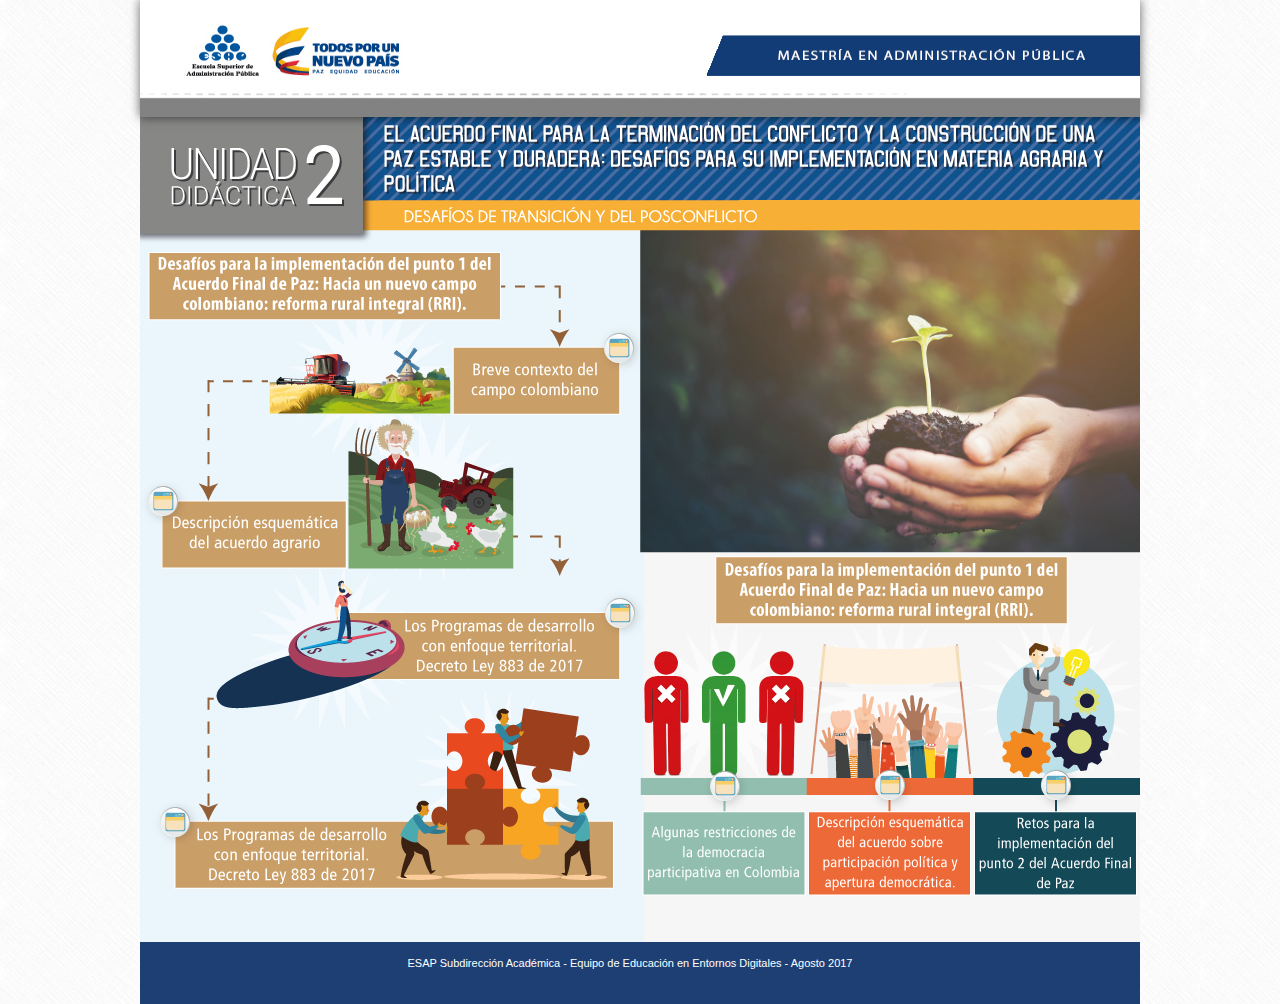
==== index.html @ 6d95c73d "Primer commit inicio de desarrollo." ====
<!DOCTYPE html>
<html lang="es">
<head>
    <meta charset="UTF-8">
    <title>Desafíos de Transición y del Posconflicto</title>
    <!-- Hoja de estilo custom-->
    <link rel="stylesheet" href="css/estilosOVA.css">
    <!-- Hoja de estilo ilightboxMod-->
    <link rel="stylesheet" href="bower_components/jquery.ilightbox/css/jquery.ilightboxMod.css">

    <link rel="stylesheet" href="bower_components/jquery-modal/jquery.modal.css">

    <link rel="stylesheet" href="css/modal-mod.css">

    <!-- jQuery -->
    <script src="bower_components/jquery/dist/jquery.js"></script>
    <!-- jQuery ilightbox-->
    <script src="bower_components/jquery.ilightbox/js/jquery.lightbox.min.js"></script>

    <script src="bower_components/jquery-modal/jquery.modal.js"></script>

    <!-- javascript functions-->
    <script src="js/helper_functions.js"></script>

    <!-- javascript custom-->
    <script src="js/ova.js"></script>

</head>
<body>

   <div class="contenedor">

        <div class="top">

            <!--<div class="btns">-->

                <!-- Modal HTML embedded directly into document -->
                <!--<div id="ex1" style="display:none;">
                    <img src="images/Competencias.png">
                </div>

                <div class="btnTop">
                    <a href="#ex1" rel="modal:open" class="">
                        <img src="images/bt_competencias.svg">
                    </a>
                </div>-->

            <!--</div>-->

        </div>

        <div class="ova">            

            <div>
                <a href="vistas/cont01_OV2.html" rel="modal:open" class="btnHome btnHome-pos1" data-opacity="true"></a>
                <a href="vistas/cont02_OV2.html" rel="modal:open" class="btnHome btnHome-pos2" data-opacity="true"></a>                
                <a href="vistas/cont03_OV2.html" rel="modal:open" class="btnHome btnHome-pos3" data-opacity="true"></a>
                <a href="vistas/cont04_OV2.html" rel="modal:open" class="btnHome btnHome-pos4" data-opacity="true"></a>
                <a href="vistas/cont05_OV2.html" rel="modal:open" class="btnHome btnHome-pos5" data-opacity="true"></a>
                <a href="vistas/cont06_OV2.html" rel="modal:open" class="btnHome btnHome-pos6" data-opacity="true"></a>
                <a href="vistas/cont07_OV2.html" rel="modal:open" class="btnHome btnHome-pos7" data-opacity="true"></a>

                <!--<img class="numerosCentral" src="images/numeros.png">
                <img class="imgCentral" src="images/Unidad1.png">-->
            </div>

        </div>

        <div class="creditos">
            <p>ESAP Subdirección Académica -  Equipo de Educación en Entornos Digitales - Agosto 2017</p>
            <!--<p><b>Autor:</b> Julián Camilo Barreto García</p>-->
        </div>

    </div>

</body>

</html>
---- css/estilosOVA.css ----
body{
    margin: 0;
    padding: 0;
    font-family: sans-serif;
    background: url(../images/back.png);
    /*overflow: hidden;*/
}
.contenedor{
    width: 1000px;
    height: 800px; 
    margin: 0 auto;
}
.ova{
    width: 1000px;
    height: 825px; 
    background: url(../images/home.png) no-repeat;
}
.top{
    background: #FFF url(../images/top1.jpg) no-repeat;
    background-size: 1000px 118px;
    width: 1000px;
    height: 117px;
    position: relative;
    -webkit-box-shadow: 0px 0px 10px 0px rgba(0,0,0,0.6);
    -moz-box-shadow: 0px 0px 10px 0px rgba(0,0,0,0.6);
    box-shadow: 0px 0px 10px 0px rgba(0,0,0,0.6);
}
.btns{
    height: 80px;
    width: 170px;
    float: right;
    position: relative;
    bottom: -45px;
    right: 5px;
    top: 75px;
}
.btnTop{
    position: relative;
    float: left;
    cursor: pointer;
    margin: 0 82px;
}
.creditos{
    background: #1d3f74;
    height: 48px;
    padding: 14px 20px 0 0;
    margin: 0 0 10px 0;
}
.creditos p{
    color: #FFF;
    line-height: 140%;
    margin: 0;
    padding: 0;
    font-size: 11px;
    text-align: center;
}
.btnTop img{
    width: 65px;
    height: 65px;
}
.popUp{
    background: url(../images/bt_popUp.svg) no-repeat;
    width: 65px;
    height: 65px;
}
.web{
    background: url(../images/bt_web.svg) no-repeat;
    width: 65px;
    height: 65px;
}


/*BOTONES HOME*/
.menuHome{
    background: rgba(255, 0, 0, 0);
    width: 670px;
    height: 505px;
    position: absolute;
    margin: 0 0 0 230px;
}
.btnHome{
    background: url(../images/btn_popup.png) no-repeat;
    width: 30px;
    height: 30px;
    position: absolute;
    cursor: pointer;
    background-size: 30px 30px;
}

.btnHome-pos1{
    margin: 216px 0 0 464px;
}
.btnHome-pos2{
    margin: 369px 0 0 8px;
}
.btnHome-pos3{
    margin: 481px 0 0 465px;
}
.btnHome-pos4{
    margin: 690px 0 0 20px;
}
.btnHome-pos5{
    margin: 654px 0 0 570px;
}
.btnHome-pos6{
    margin: 653px 0 0 735px;
}
.btnHome-pos7{
    margin: 653px 0 0 901px;
}
.imgCentral{
    margin: 0px 0px 39px -304px;
}
.numerosCentral{
    width: 410px;
    height: 309px;
  margin: 172px 0 0 149px; 

}
---- css/modal-mod.css ----
.modal{
    max-width: 780px;
    padding: 0;
    /* height: 515px; */
    background-color: rgba(240,248,255,0);
    border-radius: 0;
    -webkit-border-radius: 0;
    webkit-box-shadow: 0 0 0 #000;
    box-shadow: 0 0 0 #000;
    margin-top: 40px;
}

.modal a.close-modal{
    background: url(../images/cerrar_internas.png) no-repeat center;
    background-size: 30px 30px;
    top: -15px;
    right: -15px;
    width: 30px;
    height: 30px;
}
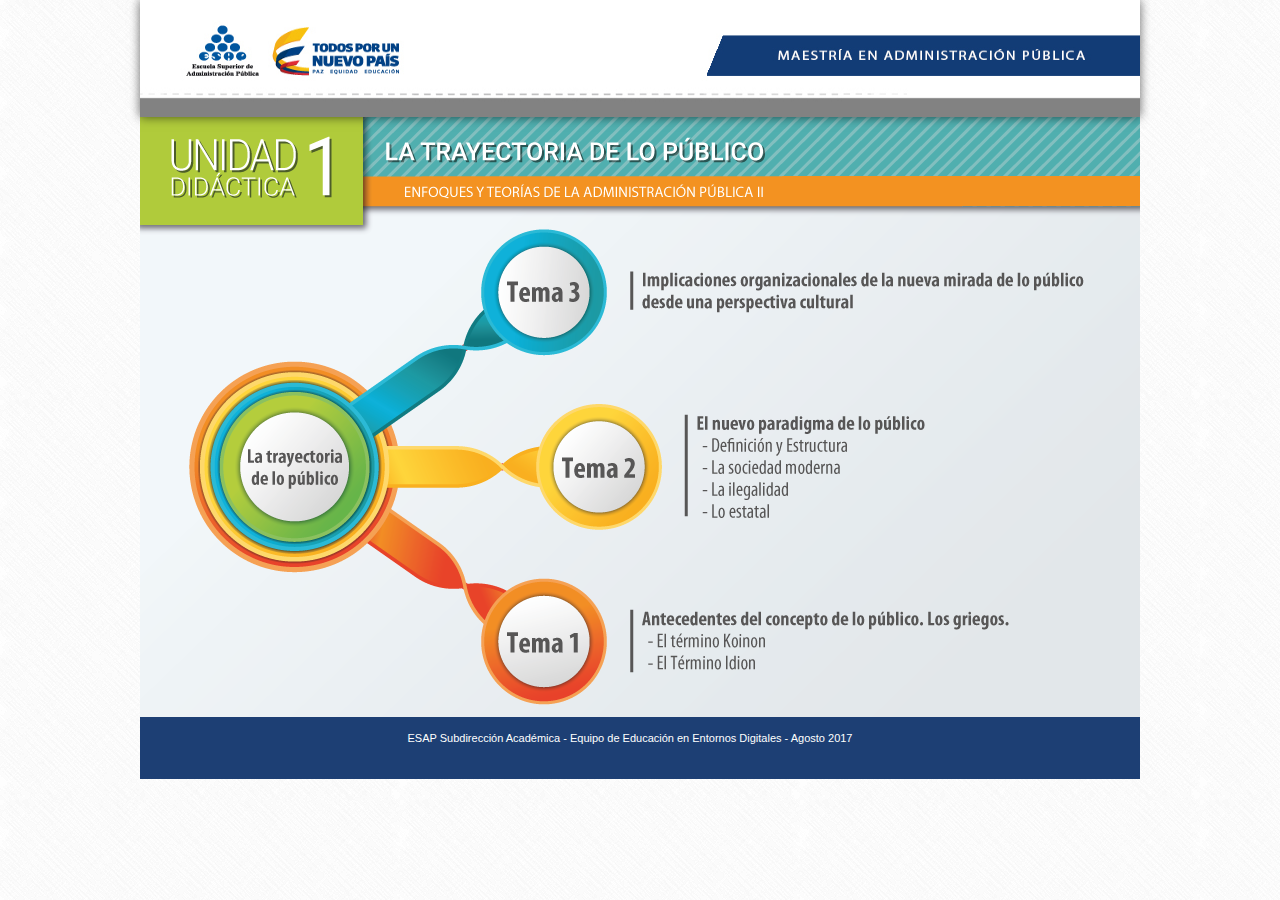
==== commit ea61b488: "Desarrollo de los contenidos 1,2 y 3." ====
--- a/index.html
+++ b/index.html
@@ -55,10 +55,6 @@
                 <a href="vistas/cont01_OV2.html" rel="modal:open" class="btnHome btnHome-pos1" data-opacity="true"></a>
                 <a href="vistas/cont02_OV2.html" rel="modal:open" class="btnHome btnHome-pos2" data-opacity="true"></a>                
                 <a href="vistas/cont03_OV2.html" rel="modal:open" class="btnHome btnHome-pos3" data-opacity="true"></a>
-                <a href="vistas/cont04_OV2.html" rel="modal:open" class="btnHome btnHome-pos4" data-opacity="true"></a>
-                <a href="vistas/cont05_OV2.html" rel="modal:open" class="btnHome btnHome-pos5" data-opacity="true"></a>
-                <a href="vistas/cont06_OV2.html" rel="modal:open" class="btnHome btnHome-pos6" data-opacity="true"></a>
-                <a href="vistas/cont07_OV2.html" rel="modal:open" class="btnHome btnHome-pos7" data-opacity="true"></a>
 
                 <!--<img class="numerosCentral" src="images/numeros.png">
                 <img class="imgCentral" src="images/Unidad1.png">-->
--- a/css/estilosOVA.css
+++ b/css/estilosOVA.css
@@ -12,7 +12,7 @@
 }
 .ova{
     width: 1000px;
-    height: 825px; 
+    height: 600px; 
     background: url(../images/home.png) no-repeat;
 }
 .top{
@@ -79,22 +79,23 @@
     margin: 0 0 0 230px;
 }
 .btnHome{
-    background: url(../images/btn_popup.png) no-repeat;
-    width: 30px;
-    height: 30px;
+    /*background: url(../images/btn_popup.png) no-repeat;*/
+    width: 125px;
+    height: 125px;
     position: absolute;
     cursor: pointer;
     background-size: 30px 30px;
+    /*border-style: groove;
+    border-width: 1px;*/
 }
-
 .btnHome-pos1{
-    margin: 216px 0 0 464px;
+    margin: 462px 0 0 342px;
 }
 .btnHome-pos2{
-    margin: 369px 0 0 8px;
+    margin: 287px 0 0 397px;;
 }
 .btnHome-pos3{
-    margin: 481px 0 0 465px;
+    margin: 113px 0 0 341px;
 }
 .btnHome-pos4{
     margin: 690px 0 0 20px;
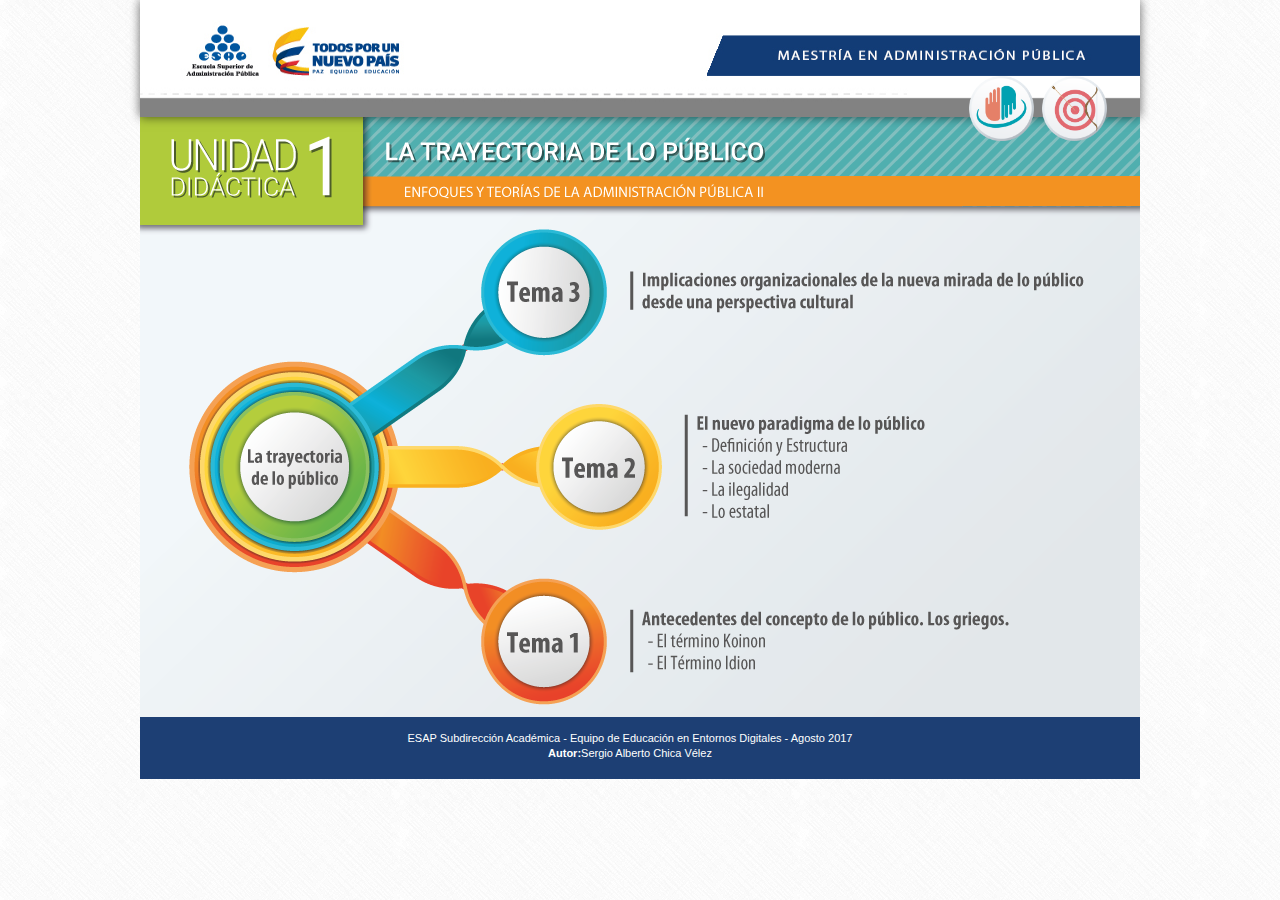
==== commit 348684fd: "Se agregaron botones de objetivos y competencias en el index." ====
--- a/index.html
+++ b/index.html
@@ -32,20 +32,31 @@
 
         <div class="top">
 
-            <!--<div class="btns">-->
+            <div class="btns">
 
                 <!-- Modal HTML embedded directly into document -->
-                <!--<div id="ex1" style="display:none;">
-                    <img src="images/Competencias.png">
+                <div id="ex1" style="display:none;">
+                    <img src="images/competencia_aprendizaje.png">
                 </div>
 
                 <div class="btnTop">
                     <a href="#ex1" rel="modal:open" class="">
-                        <img src="images/bt_competencias.svg">
+                        <img src="images/btn_competencias.png">
                     </a>
-                </div>-->
+                </div>
 
-            <!--</div>-->
+
+                <div id="ex2" style="display:none;">
+                    <img src="images/Objetivo.png">
+                </div>
+
+                <div class="btnTop">
+                    <a href="#ex2" rel="modal:open" class="">
+                        <img src="images/btn_objetivos.png">
+                    </a>
+                </div>
+
+            </div>
 
         </div>
 
@@ -64,7 +75,7 @@
 
         <div class="creditos">
             <p>ESAP Subdirección Académica -  Equipo de Educación en Entornos Digitales - Agosto 2017</p>
-            <!--<p><b>Autor:</b> Julián Camilo Barreto García</p>-->
+            <p><b>Autor:</b>Sergio Alberto Chica Vélez</p>
         </div>
 
     </div>
--- a/css/estilosOVA.css
+++ b/css/estilosOVA.css
@@ -32,13 +32,13 @@
     position: relative;
     bottom: -45px;
     right: 5px;
-    top: 75px;
+    top: 109px;
 }
 .btnTop{
     position: relative;
     float: left;
     cursor: pointer;
-    margin: 0 82px;
+    margin: -33px 4px  82px;
 }
 .creditos{
     background: #1d3f74;
